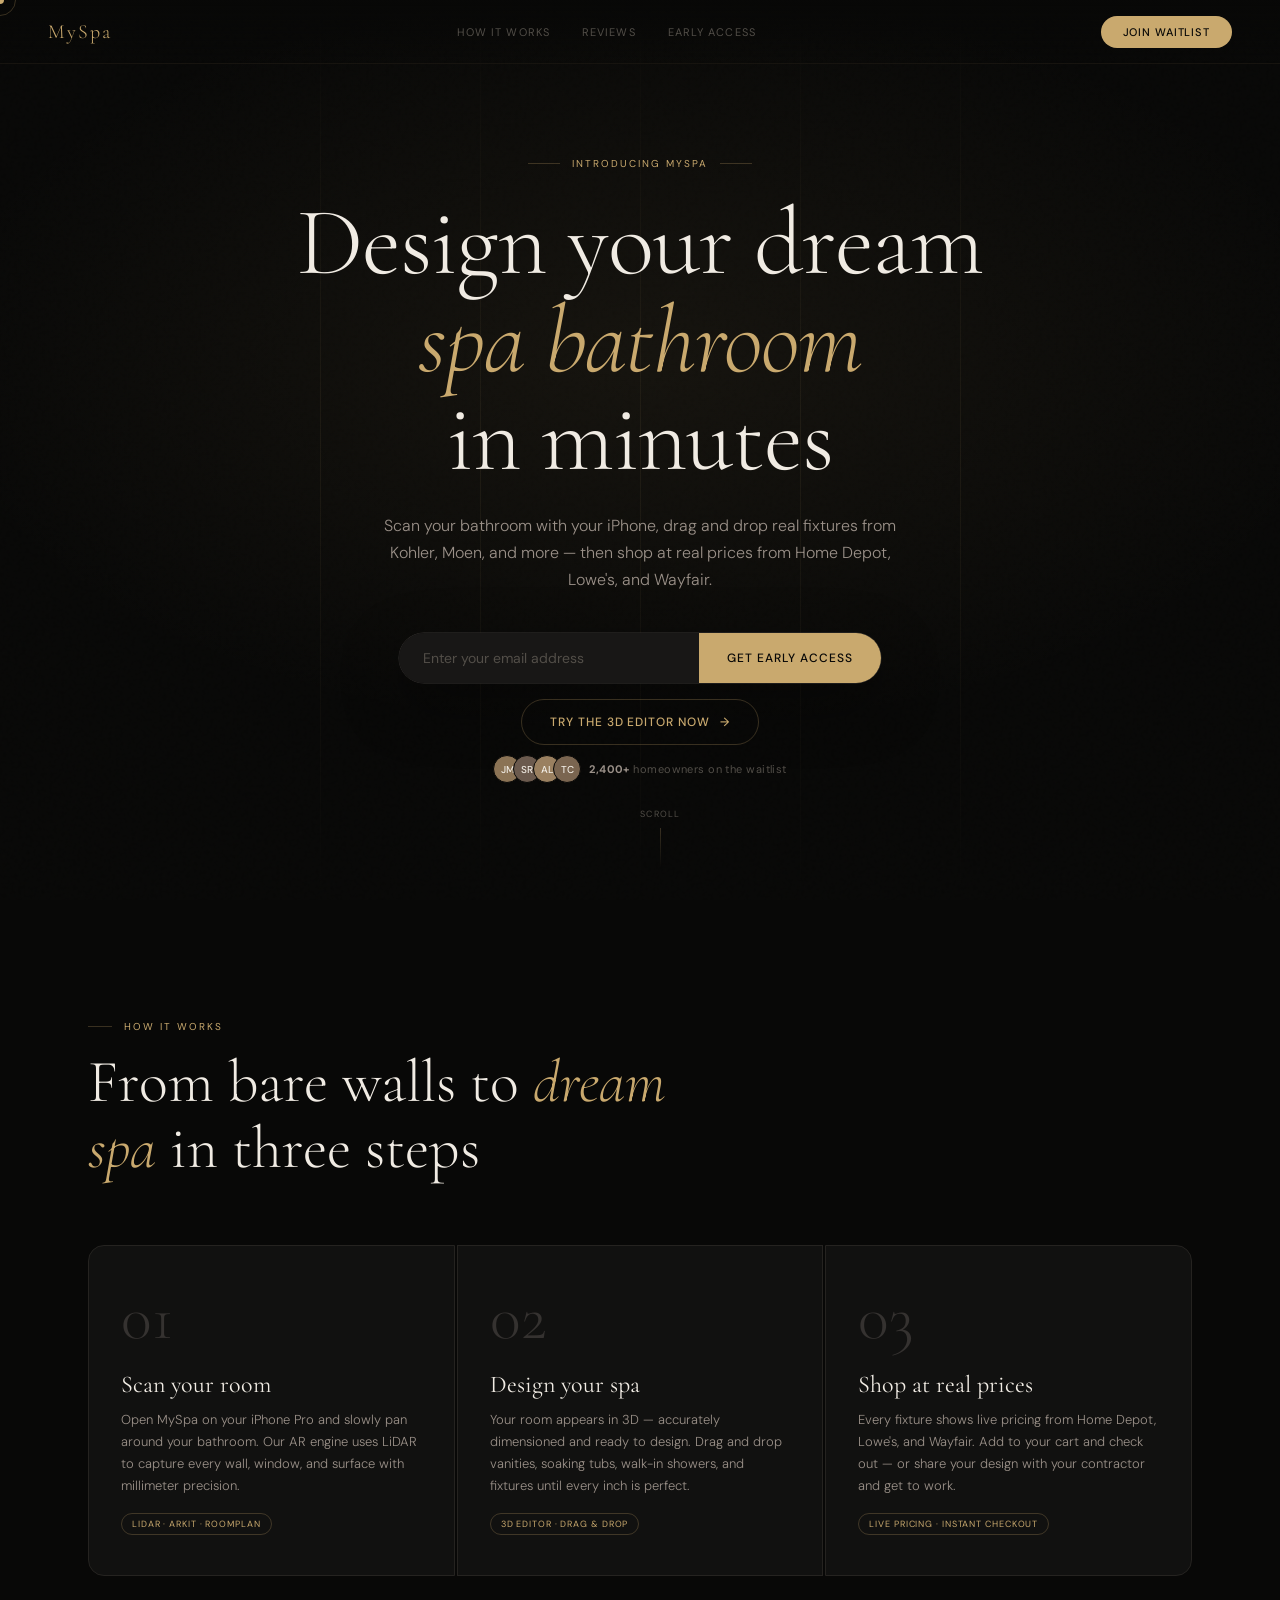
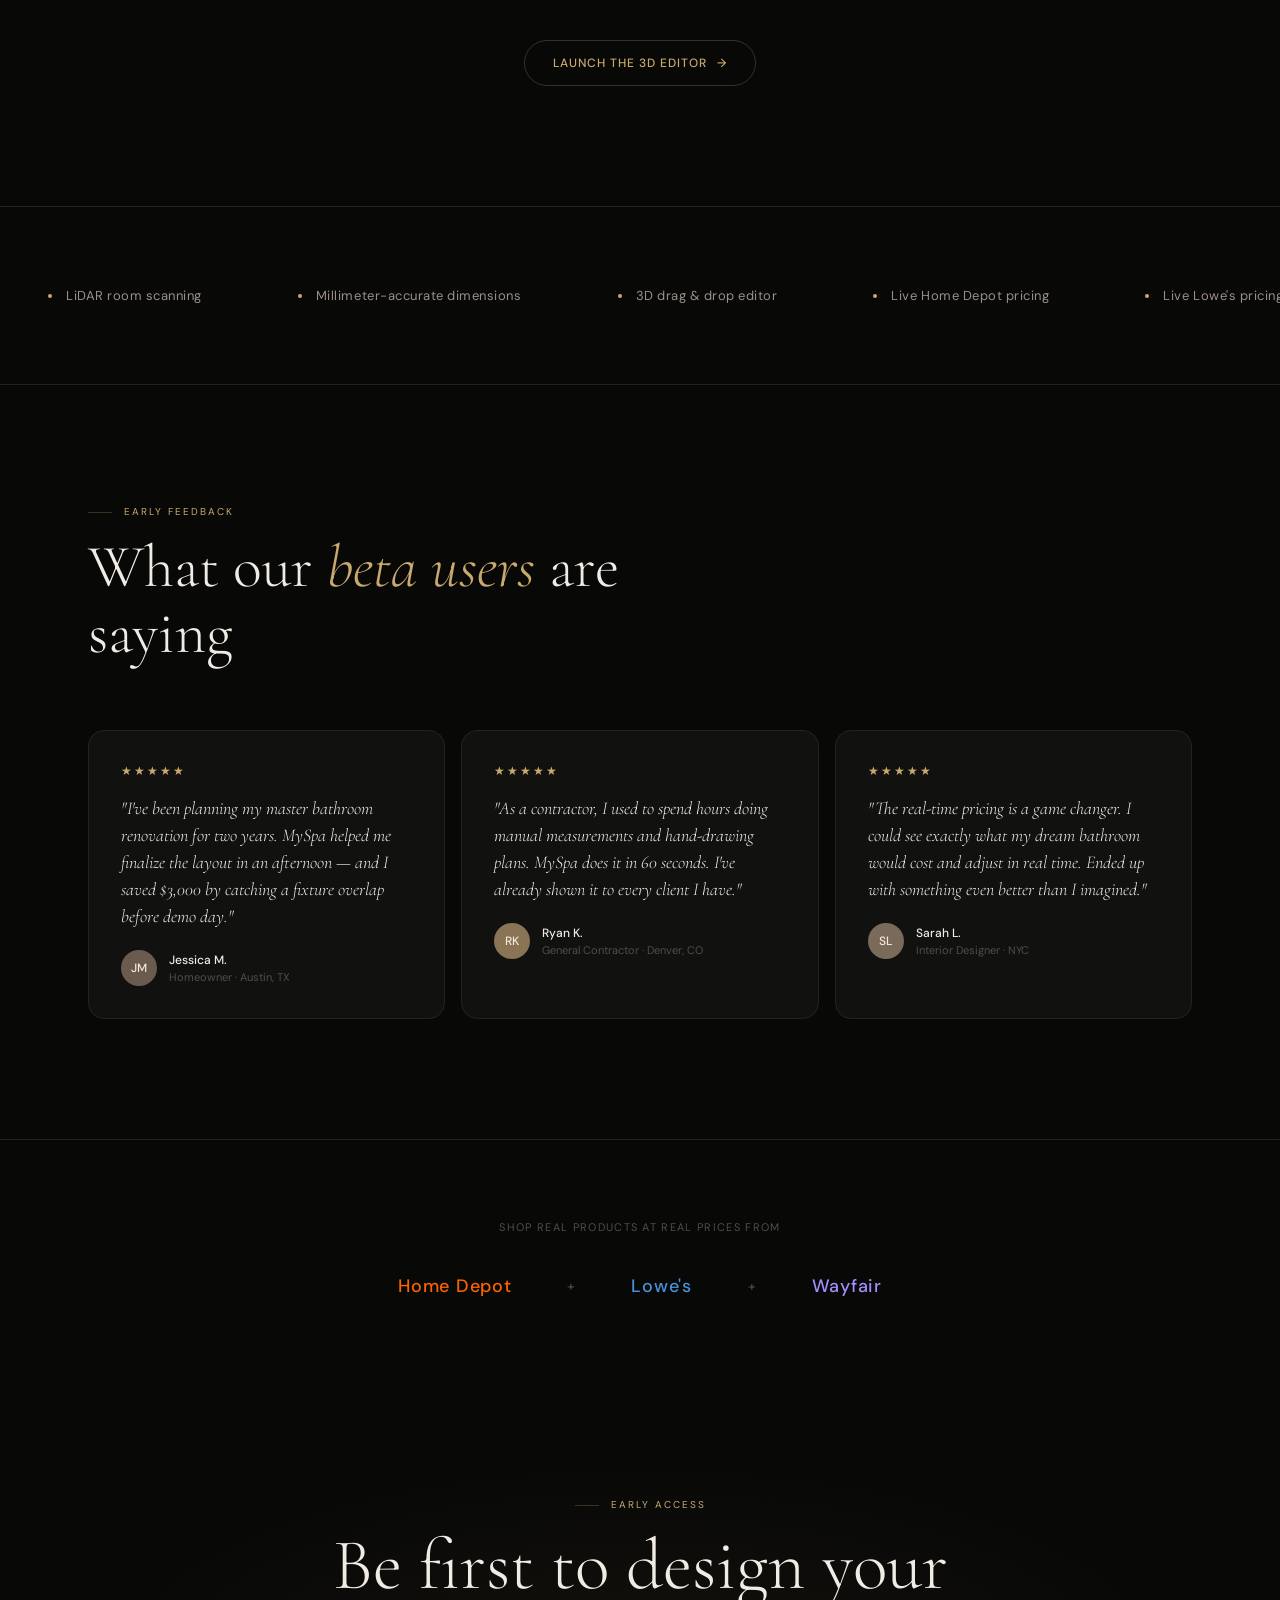
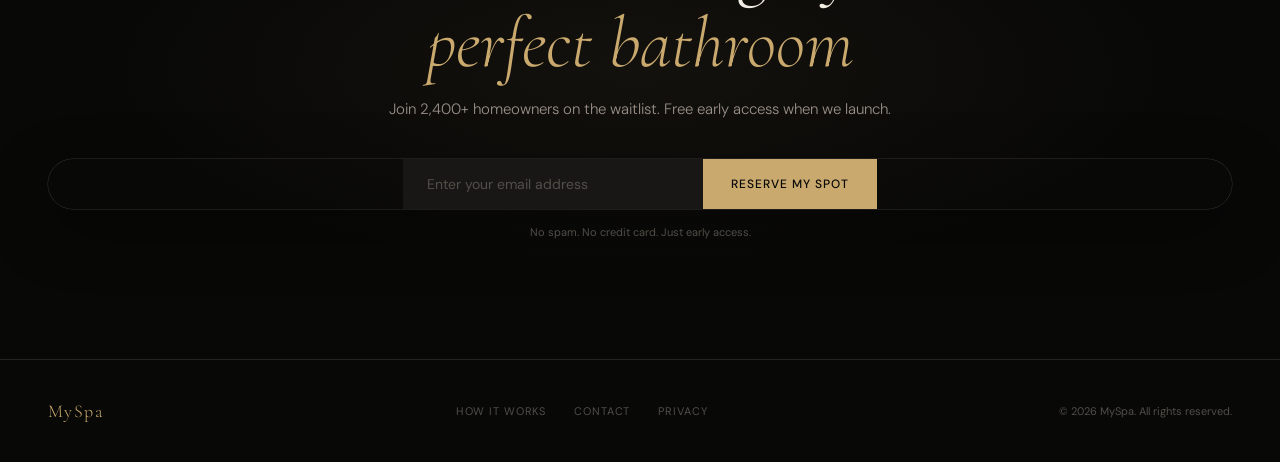
==== index.html @ c2471c24 "Update index.html add editor button" ====
<!DOCTYPE html>
<html lang="en">
<head>
<meta charset="UTF-8"/>
<meta name="viewport" content="width=device-width, initial-scale=1.0"/>
<meta name="description" content="MySpa — Design your dream spa bathroom in minutes. Scan your room with your iPhone, drag and drop real fixtures, and shop at real prices from Home Depot, Lowe's, and Wayfair."/>
<title>MySpa — Design Your Dream Spa Bathroom</title>
<link rel="preconnect" href="https://fonts.googleapis.com"/>
<link href="https://fonts.googleapis.com/css2?family=Cormorant+Garamond:ital,wght@0,300;0,400;0,500;1,300;1,400&family=DM+Sans:wght@300;400;500&display=swap" rel="stylesheet"/>
<style>
*,*::before,*::after{box-sizing:border-box;margin:0;padding:0}
:root{
  --gold:#c9a96e;--gold-lt:#e8d5b0;--gold-dim:#c9a96e15;--gold-mid:#c9a96e40;
  --bg:#080807;--surface:#111110;--surface2:#181716;--surface3:#222020;
  --border:#252320;--border2:#353230;
  --text:#f0ebe3;--text2:#9a9088;--text3:#524e48;
  --cream:#f0ebe3;
}
html{scroll-behavior:smooth}
body{font-family:'DM Sans',sans-serif;background:var(--bg);color:var(--text);overflow-x:hidden;cursor:none}

/* ── Custom cursor ── */
#cursor{position:fixed;width:8px;height:8px;background:var(--gold);border-radius:50%;pointer-events:none;z-index:9999;transform:translate(-50%,-50%);transition:transform 0.1s,width 0.2s,height 0.2s,opacity 0.2s}
#cursor-ring{position:fixed;width:32px;height:32px;border:0.5px solid var(--gold-mid);border-radius:50%;pointer-events:none;z-index:9998;transform:translate(-50%,-50%);transition:transform 0.12s,width 0.2s,height 0.2s,border-color 0.2s}
body:has(a:hover) #cursor-ring,body:has(button:hover) #cursor-ring{width:48px;height:48px;border-color:var(--gold)}

/* ── Grain overlay ── */
body::before{
  content:'';position:fixed;inset:0;z-index:1;pointer-events:none;
  background-image:url("data:image/svg+xml,%3Csvg viewBox='0 0 256 256' xmlns='http://www.w3.org/2000/svg'%3E%3Cfilter id='noise'%3E%3CfeTurbulence type='fractalNoise' baseFrequency='0.9' numOctaves='4' stitchTiles='stitch'/%3E%3C/filter%3E%3Crect width='100%25' height='100%25' filter='url(%23noise)' opacity='0.04'/%3E%3C/svg%3E");
  opacity:0.4;
}

/* ── Nav ── */
nav{
  position:fixed;top:0;left:0;right:0;z-index:100;
  display:flex;align-items:center;justify-content:space-between;
  padding:0 48px;height:64px;
  background:linear-gradient(to bottom,rgba(8,8,7,0.98),rgba(8,8,7,0));
  border-bottom:0.5px solid rgba(201,169,110,0.08);
}
.nav-logo{font-family:'Cormorant Garamond',serif;font-size:20px;font-weight:300;color:var(--gold);letter-spacing:0.1em}
.nav-links{display:flex;gap:32px;align-items:center}
.nav-links a{font-size:11px;color:var(--text3);text-decoration:none;letter-spacing:0.1em;text-transform:uppercase;transition:color 0.2s}
.nav-links a:hover{color:var(--gold)}
.nav-cta{
  background:var(--gold);color:var(--bg);border:none;
  padding:9px 22px;border-radius:24px;font-size:11px;font-family:'DM Sans',sans-serif;
  font-weight:500;letter-spacing:0.08em;text-transform:uppercase;cursor:pointer;
  transition:opacity 0.2s;
}
.nav-cta:hover{opacity:0.88}
.editor-btn{
  display:inline-flex;align-items:center;gap:10px;
  background:transparent;color:var(--gold);
  border:0.5px solid var(--gold-mid);
  padding:14px 28px;border-radius:32px;font-size:12px;
  font-family:'DM Sans',sans-serif;font-weight:500;
  letter-spacing:0.08em;text-transform:uppercase;
  cursor:pointer;transition:all 0.25s;text-decoration:none;
  margin-top:16px;
}
.editor-btn:hover{background:var(--gold-dim);border-color:var(--gold)}
.editor-btn-arrow{transition:transform 0.2s}
.editor-btn:hover .editor-btn-arrow{transform:translateX(4px)}

/* ── Hero ── */
#hero{
  min-height:100vh;display:flex;flex-direction:column;
  align-items:center;justify-content:center;text-align:center;
  padding:120px 24px 80px;position:relative;overflow:hidden;
}
.hero-bg{
  position:absolute;inset:0;z-index:0;
  background:radial-gradient(ellipse 80% 60% at 50% 40%,rgba(201,169,110,0.07) 0%,transparent 70%);
}
.hero-lines{position:absolute;inset:0;z-index:0;overflow:hidden}
.hero-line{position:absolute;left:50%;height:100%;width:0.5px;background:linear-gradient(to bottom,transparent,rgba(201,169,110,0.08),transparent)}
.hero-line:nth-child(1){transform:translateX(-320px)}
.hero-line:nth-child(2){transform:translateX(-160px)}
.hero-line:nth-child(3){transform:translateX(0)}
.hero-line:nth-child(4){transform:translateX(160px)}
.hero-line:nth-child(5){transform:translateX(320px)}

.hero-eyebrow{
  font-size:10px;letter-spacing:0.2em;text-transform:uppercase;
  color:var(--gold);margin-bottom:24px;position:relative;z-index:2;
  display:flex;align-items:center;gap:12px;
  animation:fadeUp 0.8s ease both;
}
.hero-eyebrow::before,.hero-eyebrow::after{content:'';width:32px;height:0.5px;background:var(--gold-mid)}

.hero-headline{
  font-family:'Cormorant Garamond',serif;
  font-size:clamp(52px,8vw,96px);font-weight:300;line-height:1.02;
  color:var(--cream);letter-spacing:-0.01em;
  max-width:900px;position:relative;z-index:2;
  animation:fadeUp 0.8s 0.15s ease both;
}
.hero-headline em{font-style:italic;color:var(--gold)}

.hero-sub{
  font-size:16px;color:var(--text2);line-height:1.7;
  max-width:520px;margin-top:24px;font-weight:300;
  position:relative;z-index:2;
  animation:fadeUp 0.8s 0.3s ease both;
}

.hero-form{
  display:flex;gap:0;margin-top:40px;position:relative;z-index:2;
  animation:fadeUp 0.8s 0.45s ease both;
  box-shadow:0 0 0 0.5px var(--border2),0 20px 60px rgba(0,0,0,0.4);
  border-radius:32px;overflow:hidden;
}
.hero-input{
  background:var(--surface2);border:none;outline:none;
  padding:16px 24px;font-size:14px;color:var(--text);
  font-family:'DM Sans',sans-serif;width:300px;
}
.hero-input::placeholder{color:var(--text3)}
.hero-btn{
  background:var(--gold);color:var(--bg);border:none;
  padding:16px 28px;font-size:12px;font-family:'DM Sans',sans-serif;
  font-weight:500;letter-spacing:0.08em;text-transform:uppercase;
  cursor:pointer;white-space:nowrap;transition:opacity 0.2s;
}
.hero-btn:hover{opacity:0.9}

.hero-social{
  margin-top:16px;font-size:11px;color:var(--text3);
  position:relative;z-index:2;
  animation:fadeUp 0.8s 0.6s ease both;
}
.hero-count{
  display:flex;align-items:center;gap:8px;justify-content:center;margin-top:10px;
  position:relative;z-index:2;
  animation:fadeUp 0.8s 0.6s ease both;
}
.avatar-stack{display:flex}
.avatar{
  width:28px;height:28px;border-radius:50%;
  border:1.5px solid var(--bg);margin-left:-8px;
  font-size:10px;font-weight:500;display:flex;align-items:center;justify-content:center;
}
.avatar:first-child{margin-left:0}
.avatar-1{background:#8b7355}
.avatar-2{background:#6b5a4e}
.avatar-3{background:#9a8060}
.avatar-4{background:#7a6550}
.hero-count span{font-size:11px;color:var(--text3);letter-spacing:0.04em}
.hero-count strong{color:var(--text2)}

/* ── Scroll indicator ── */
.scroll-hint{
  position:absolute;bottom:32px;left:50%;transform:translateX(-50%);
  display:flex;flex-direction:column;align-items:center;gap:8px;z-index:2;
  animation:fadeUp 0.8s 0.9s ease both;
}
.scroll-hint span{font-size:9px;color:var(--text3);letter-spacing:0.14em;text-transform:uppercase}
.scroll-line{width:0.5px;height:40px;background:linear-gradient(to bottom,var(--gold-mid),transparent);animation:scrollPulse 2s ease-in-out infinite}
@keyframes scrollPulse{0%,100%{opacity:0.4;transform:scaleY(0.8)}50%{opacity:1;transform:scaleY(1)}}

/* ── How it works ── */
#how{padding:120px 48px;max-width:1200px;margin:0 auto}
.section-label{
  font-size:10px;letter-spacing:0.2em;text-transform:uppercase;
  color:var(--gold);margin-bottom:16px;
  display:flex;align-items:center;gap:12px;
}
.section-label::before{content:'';width:24px;height:0.5px;background:var(--gold-mid)}
.section-headline{
  font-family:'Cormorant Garamond',serif;font-size:clamp(36px,5vw,60px);
  font-weight:300;color:var(--cream);line-height:1.1;max-width:600px;margin-bottom:64px;
}
.section-headline em{font-style:italic;color:var(--gold)}

.steps{display:grid;grid-template-columns:repeat(3,1fr);gap:2px}
.step{
  background:var(--surface);padding:40px 32px;position:relative;
  border:0.5px solid var(--border);transition:border-color 0.3s;
}
.step:hover{border-color:var(--border2)}
.step:first-child{border-radius:16px 0 0 16px}
.step:last-child{border-radius:0 16px 16px 0}
.step-num{
  font-family:'Cormorant Garamond',serif;font-size:64px;font-weight:300;
  color:var(--border2);line-height:1;margin-bottom:20px;
}
.step-icon{
  width:48px;height:48px;border:0.5px solid var(--border2);border-radius:12px;
  display:flex;align-items:center;justify-content:center;margin-bottom:20px;
  font-size:20px;
}
.step-title{font-family:'Cormorant Garamond',serif;font-size:24px;font-weight:400;color:var(--cream);margin-bottom:10px}
.step-body{font-size:13px;color:var(--text2);line-height:1.7;font-weight:300}
.step-tag{
  display:inline-block;margin-top:16px;font-size:9px;letter-spacing:0.1em;
  text-transform:uppercase;color:var(--gold);border:0.5px solid var(--gold-mid);
  padding:4px 10px;border-radius:12px;
}

/* ── Feature strip ── */
#features{
  padding:80px 0;border-top:0.5px solid var(--border);border-bottom:0.5px solid var(--border);
  overflow:hidden;position:relative;
}
.feature-track{
  display:flex;gap:0;white-space:nowrap;
  animation:marquee 28s linear infinite;
}
.feature-track:hover{animation-play-state:paused}
.feature-item{
  display:inline-flex;align-items:center;gap:14px;
  padding:0 48px;font-size:13px;color:var(--text2);letter-spacing:0.04em;flex-shrink:0;
}
.feature-dot{width:4px;height:4px;border-radius:50%;background:var(--gold);flex-shrink:0}
@keyframes marquee{from{transform:translateX(0)}to{transform:translateX(-50%)}}

/* ── Social proof ── */
#proof{padding:120px 48px;max-width:1200px;margin:0 auto}
.testimonials{display:grid;grid-template-columns:repeat(3,1fr);gap:16px;margin-top:64px}
.testimonial{
  background:var(--surface);border:0.5px solid var(--border);
  border-radius:16px;padding:32px;transition:border-color 0.3s;
}
.testimonial:hover{border-color:var(--border2)}
.testimonial-stars{color:var(--gold);font-size:12px;letter-spacing:2px;margin-bottom:16px}
.testimonial-text{
  font-family:'Cormorant Garamond',serif;font-size:18px;font-weight:300;
  font-style:italic;color:var(--cream);line-height:1.5;margin-bottom:20px;
}
.testimonial-author{display:flex;align-items:center;gap:12px}
.testimonial-avatar{
  width:36px;height:36px;border-radius:50%;
  display:flex;align-items:center;justify-content:center;
  font-size:12px;font-weight:500;color:var(--cream);flex-shrink:0;
}
.testimonial-name{font-size:12px;color:var(--text);font-weight:500}
.testimonial-role{font-size:11px;color:var(--text3);margin-top:2px}

/* ── Retailers ── */
#retailers{padding:80px 48px;border-top:0.5px solid var(--border);text-align:center}
.retailers-label{font-size:11px;color:var(--text3);letter-spacing:0.12em;text-transform:uppercase;margin-bottom:40px}
.retailer-logos{display:flex;align-items:center;justify-content:center;gap:56px;flex-wrap:wrap}
.retailer-logo{font-size:18px;font-weight:500;letter-spacing:0.04em;transition:opacity 0.2s}
.retailer-logo:hover{opacity:0.8}
.retailer-logo.hd{color:#f96302}
.retailer-logo.lw{color:#4a90d9}
.retailer-logo.wf{color:#a78bfa}
.retailer-plus{color:var(--text3);font-size:14px}

/* ── Waitlist CTA ── */
#waitlist{
  padding:120px 48px;text-align:center;position:relative;overflow:hidden;
}
.waitlist-bg{
  position:absolute;inset:0;
  background:radial-gradient(ellipse 60% 50% at 50% 50%,rgba(201,169,110,0.06),transparent 70%);
}
.waitlist-headline{
  font-family:'Cormorant Garamond',serif;font-size:clamp(40px,6vw,72px);
  font-weight:300;color:var(--cream);line-height:1.08;max-width:700px;margin:0 auto 16px;
  position:relative;z-index:2;
}
.waitlist-headline em{font-style:italic;color:var(--gold)}
.waitlist-sub{font-size:15px;color:var(--text2);margin-bottom:40px;font-weight:300;position:relative;z-index:2}
.waitlist-form{position:relative;z-index:2;display:flex;gap:0;justify-content:center}
.waitlist-form .hero-form{animation:none}

/* ── Footer ── */
footer{
  padding:40px 48px;border-top:0.5px solid var(--border);
  display:flex;align-items:center;justify-content:space-between;
  flex-wrap:wrap;gap:16px;
}
.footer-logo{font-family:'Cormorant Garamond',serif;font-size:18px;font-weight:300;color:var(--gold);letter-spacing:0.08em}
.footer-links{display:flex;gap:28px}
.footer-links a{font-size:11px;color:var(--text3);text-decoration:none;letter-spacing:0.08em;text-transform:uppercase;transition:color 0.2s}
.footer-links a:hover{color:var(--text2)}
.footer-copy{font-size:11px;color:var(--text3)}

/* ── Success state ── */
.success-msg{
  display:none;padding:14px 28px;background:var(--surface2);
  border:0.5px solid rgba(93,184,136,0.4);border-radius:32px;
  font-size:13px;color:#5db888;letter-spacing:0.04em;margin-top:0;
}

/* ── Animations ── */
@keyframes fadeUp{from{opacity:0;transform:translateY(24px)}to{opacity:1;transform:translateY(0)}}
.reveal{opacity:0;transform:translateY(32px);transition:opacity 0.7s ease,transform 0.7s ease}
.reveal.visible{opacity:1;transform:translateY(0)}
</style>
</head>
<body>

<div id="cursor"></div>
<div id="cursor-ring"></div>

<!-- Nav -->
<nav>
  <div class="nav-logo">MySpa</div>
  <div class="nav-links">
    <a href="#how">How it works</a>
    <a href="#proof">Reviews</a>
    <a href="#waitlist">Early access</a>
  </div>
  <button class="nav-cta" onclick="document.getElementById('waitlist').scrollIntoView({behavior:'smooth'})">Join waitlist</button>
</nav>

<!-- Hero -->
<section id="hero">
  <div class="hero-bg"></div>
  <div class="hero-lines">
    <div class="hero-line"></div><div class="hero-line"></div><div class="hero-line"></div>
    <div class="hero-line"></div><div class="hero-line"></div>
  </div>

  <div class="hero-eyebrow">Introducing MySpa</div>

  <h1 class="hero-headline">
    Design your dream<br><em>spa bathroom</em><br>in minutes
  </h1>

  <p class="hero-sub">
    Scan your bathroom with your iPhone, drag and drop real fixtures from Kohler, Moen, and more — then shop at real prices from Home Depot, Lowe's, and Wayfair.
  </p>

  <div class="hero-form" id="hero-form">
    <input class="hero-input" type="email" id="hero-email" placeholder="Enter your email address" />
    <button class="hero-btn" onclick="joinWaitlist('hero')">Get Early Access</button>
  </div>
  <div class="success-msg" id="hero-success">You're on the list — we'll be in touch soon.</div>

  <a class="editor-btn" href="/editor.html" style="position:relative;z-index:2;animation:fadeUp 0.8s 0.55s ease both">
    Try the 3D Editor now <span class="editor-btn-arrow">→</span>
  </a>

  <div class="hero-count">
    <div class="avatar-stack">
      <div class="avatar avatar-1">JM</div>
      <div class="avatar avatar-2">SR</div>
      <div class="avatar avatar-3">AL</div>
      <div class="avatar avatar-4">TC</div>
    </div>
    <span><strong>2,400+</strong> homeowners on the waitlist</span>
  </div>

  <div class="scroll-hint">
    <span>Scroll</span>
    <div class="scroll-line"></div>
  </div>
</section>

<!-- How it works -->
<section id="how">
  <div class="section-label">How it works</div>
  <h2 class="section-headline">From bare walls to <em>dream spa</em> in three steps</h2>

  <div class="steps reveal">
    <div class="step">
      <div class="step-num">01</div>
      <div class="step-title">Scan your room</div>
      <p class="step-body">Open MySpa on your iPhone Pro and slowly pan around your bathroom. Our AR engine uses LiDAR to capture every wall, window, and surface with millimeter precision.</p>
      <span class="step-tag">LiDAR · ARKit · RoomPlan</span>
    </div>
    <div class="step">
      <div class="step-num">02</div>
      <div class="step-title">Design your spa</div>
      <p class="step-body">Your room appears in 3D — accurately dimensioned and ready to design. Drag and drop vanities, soaking tubs, walk-in showers, and fixtures until every inch is perfect.</p>
      <span class="step-tag">3D Editor · Drag & Drop</span>
    </div>
    <div class="step">
      <div class="step-num">03</div>
      <div class="step-title">Shop at real prices</div>
      <p class="step-body">Every fixture shows live pricing from Home Depot, Lowe's, and Wayfair. Add to your cart and check out — or share your design with your contractor and get to work.</p>
      <span class="step-tag">Live Pricing · Instant Checkout</span>
    </div>
  </div>
  <div style="text-align:center;margin-top:48px">
    <a class="editor-btn reveal" href="/editor.html">Launch the 3D editor <span class="editor-btn-arrow">→</span></a>
  </div>
</section>
<section id="features">
  <div class="feature-track" id="feature-track">
    <span class="feature-item"><span class="feature-dot"></span>LiDAR room scanning</span>
    <span class="feature-item"><span class="feature-dot"></span>Millimeter-accurate dimensions</span>
    <span class="feature-item"><span class="feature-dot"></span>3D drag & drop editor</span>
    <span class="feature-item"><span class="feature-dot"></span>Live Home Depot pricing</span>
    <span class="feature-item"><span class="feature-dot"></span>Live Lowe's pricing</span>
    <span class="feature-item"><span class="feature-dot"></span>Wayfair integration</span>
    <span class="feature-item"><span class="feature-dot"></span>Save & share designs</span>
    <span class="feature-item"><span class="feature-dot"></span>Contractor mode</span>
    <span class="feature-item"><span class="feature-dot"></span>iOS & web app</span>
    <span class="feature-item"><span class="feature-dot"></span>Multi-angle scanning</span>
    <span class="feature-item"><span class="feature-dot"></span>LiDAR room scanning</span>
    <span class="feature-item"><span class="feature-dot"></span>Millimeter-accurate dimensions</span>
    <span class="feature-item"><span class="feature-dot"></span>3D drag & drop editor</span>
    <span class="feature-item"><span class="feature-dot"></span>Live Home Depot pricing</span>
    <span class="feature-item"><span class="feature-dot"></span>Live Lowe's pricing</span>
    <span class="feature-item"><span class="feature-dot"></span>Wayfair integration</span>
    <span class="feature-item"><span class="feature-dot"></span>Save & share designs</span>
    <span class="feature-item"><span class="feature-dot"></span>Contractor mode</span>
    <span class="feature-item"><span class="feature-dot"></span>iOS & web app</span>
    <span class="feature-item"><span class="feature-dot"></span>Multi-angle scanning</span>
  </div>
</section>

<!-- Testimonials -->
<section id="proof">
  <div class="section-label">Early feedback</div>
  <h2 class="section-headline">What our <em>beta users</em> are saying</h2>

  <div class="testimonials reveal">
    <div class="testimonial">
      <div class="testimonial-stars">★★★★★</div>
      <p class="testimonial-text">"I've been planning my master bathroom renovation for two years. MySpa helped me finalize the layout in an afternoon — and I saved $3,000 by catching a fixture overlap before demo day."</p>
      <div class="testimonial-author">
        <div class="testimonial-avatar" style="background:#6b5a4e">JM</div>
        <div>
          <div class="testimonial-name">Jessica M.</div>
          <div class="testimonial-role">Homeowner · Austin, TX</div>
        </div>
      </div>
    </div>
    <div class="testimonial">
      <div class="testimonial-stars">★★★★★</div>
      <p class="testimonial-text">"As a contractor, I used to spend hours doing manual measurements and hand-drawing plans. MySpa does it in 60 seconds. I've already shown it to every client I have."</p>
      <div class="testimonial-author">
        <div class="testimonial-avatar" style="background:#8b7355">RK</div>
        <div>
          <div class="testimonial-name">Ryan K.</div>
          <div class="testimonial-role">General Contractor · Denver, CO</div>
        </div>
      </div>
    </div>
    <div class="testimonial">
      <div class="testimonial-stars">★★★★★</div>
      <p class="testimonial-text">"The real-time pricing is a game changer. I could see exactly what my dream bathroom would cost and adjust in real time. Ended up with something even better than I imagined."</p>
      <div class="testimonial-author">
        <div class="testimonial-avatar" style="background:#7a6a5a">SL</div>
        <div>
          <div class="testimonial-name">Sarah L.</div>
          <div class="testimonial-role">Interior Designer · NYC</div>
        </div>
      </div>
    </div>
  </div>
</section>

<!-- Retailers -->
<section id="retailers">
  <div class="retailers-label">Shop real products at real prices from</div>
  <div class="retailer-logos reveal">
    <div class="retailer-logo hd">Home Depot</div>
    <div class="retailer-plus">+</div>
    <div class="retailer-logo lw">Lowe's</div>
    <div class="retailer-plus">+</div>
    <div class="retailer-logo wf">Wayfair</div>
  </div>
</section>

<!-- Waitlist CTA -->
<section id="waitlist">
  <div class="waitlist-bg"></div>
  <div class="section-label" style="justify-content:center">Early access</div>
  <h2 class="waitlist-headline">Be first to design your <em>perfect bathroom</em></h2>
  <p class="waitlist-sub">Join 2,400+ homeowners on the waitlist. Free early access when we launch.</p>

  <div class="hero-form reveal" id="waitlist-form" style="justify-content:center">
    <input class="hero-input" type="email" id="waitlist-email" placeholder="Enter your email address"/>
    <button class="hero-btn" onclick="joinWaitlist('waitlist')">Reserve My Spot</button>
  </div>
  <div class="success-msg" id="waitlist-success" style="display:none;margin:16px auto 0">You're on the list — we'll reach out when we launch.</div>
  <p style="font-size:11px;color:var(--text3);margin-top:16px;position:relative;z-index:2">No spam. No credit card. Just early access.</p>
</section>

<!-- Footer -->
<footer>
  <div class="footer-logo">MySpa</div>
  <div class="footer-links">
    <a href="#how">How it works</a>
    <a href="mailto:hello@myspa.design">Contact</a>
    <a href="#">Privacy</a>
  </div>
  <div class="footer-copy">© 2026 MySpa. All rights reserved.</div>
</footer>

<script>
/* ── Custom cursor ── */
const cursor = document.getElementById('cursor');
const ring = document.getElementById('cursor-ring');
document.addEventListener('mousemove', e => {
  cursor.style.left = e.clientX + 'px';
  cursor.style.top = e.clientY + 'px';
  setTimeout(() => {
    ring.style.left = e.clientX + 'px';
    ring.style.top = e.clientY + 'px';
  }, 60);
});

/* ── Scroll reveal ── */
const observer = new IntersectionObserver(entries => {
  entries.forEach(e => { if(e.isIntersecting) e.target.classList.add('visible'); });
}, { threshold: 0.15 });
document.querySelectorAll('.reveal').forEach(el => observer.observe(el));

/* ── Waitlist ── */
function joinWaitlist(source) {
  const emailEl = document.getElementById(source === 'hero' ? 'hero-email' : 'waitlist-email');
  const formEl = document.getElementById(source === 'hero' ? 'hero-form' : 'waitlist-form');
  const successEl = document.getElementById(source === 'hero' ? 'hero-success' : 'waitlist-success');
  const email = emailEl.value.trim();

  if (!email || !email.includes('@')) {
    emailEl.style.outline = '1px solid rgba(224,85,85,0.5)';
    setTimeout(() => emailEl.style.outline = '', 1500);
    return;
  }

  // Store locally (replace with your email service — Mailchimp, ConvertKit, etc.)
  const list = JSON.parse(localStorage.getItem('myspa_waitlist') || '[]');
  if (!list.includes(email)) { list.push(email); localStorage.setItem('myspa_waitlist', JSON.stringify(list)); }

  formEl.style.display = 'none';
  successEl.style.display = 'block';

  // TODO: POST to your email collection endpoint
  // fetch('https://your-api.com/waitlist', { method: 'POST', body: JSON.stringify({ email }), headers: { 'Content-Type': 'application/json' } });
  console.log('Waitlist signup:', email);
}

/* ── Enter key on inputs ── */
['hero-email','waitlist-email'].forEach(id => {
  document.getElementById(id)?.addEventListener('keydown', e => {
    if(e.key === 'Enter') joinWaitlist(id.includes('hero') ? 'hero' : 'waitlist');
  });
});
</script>
</body>
</html>
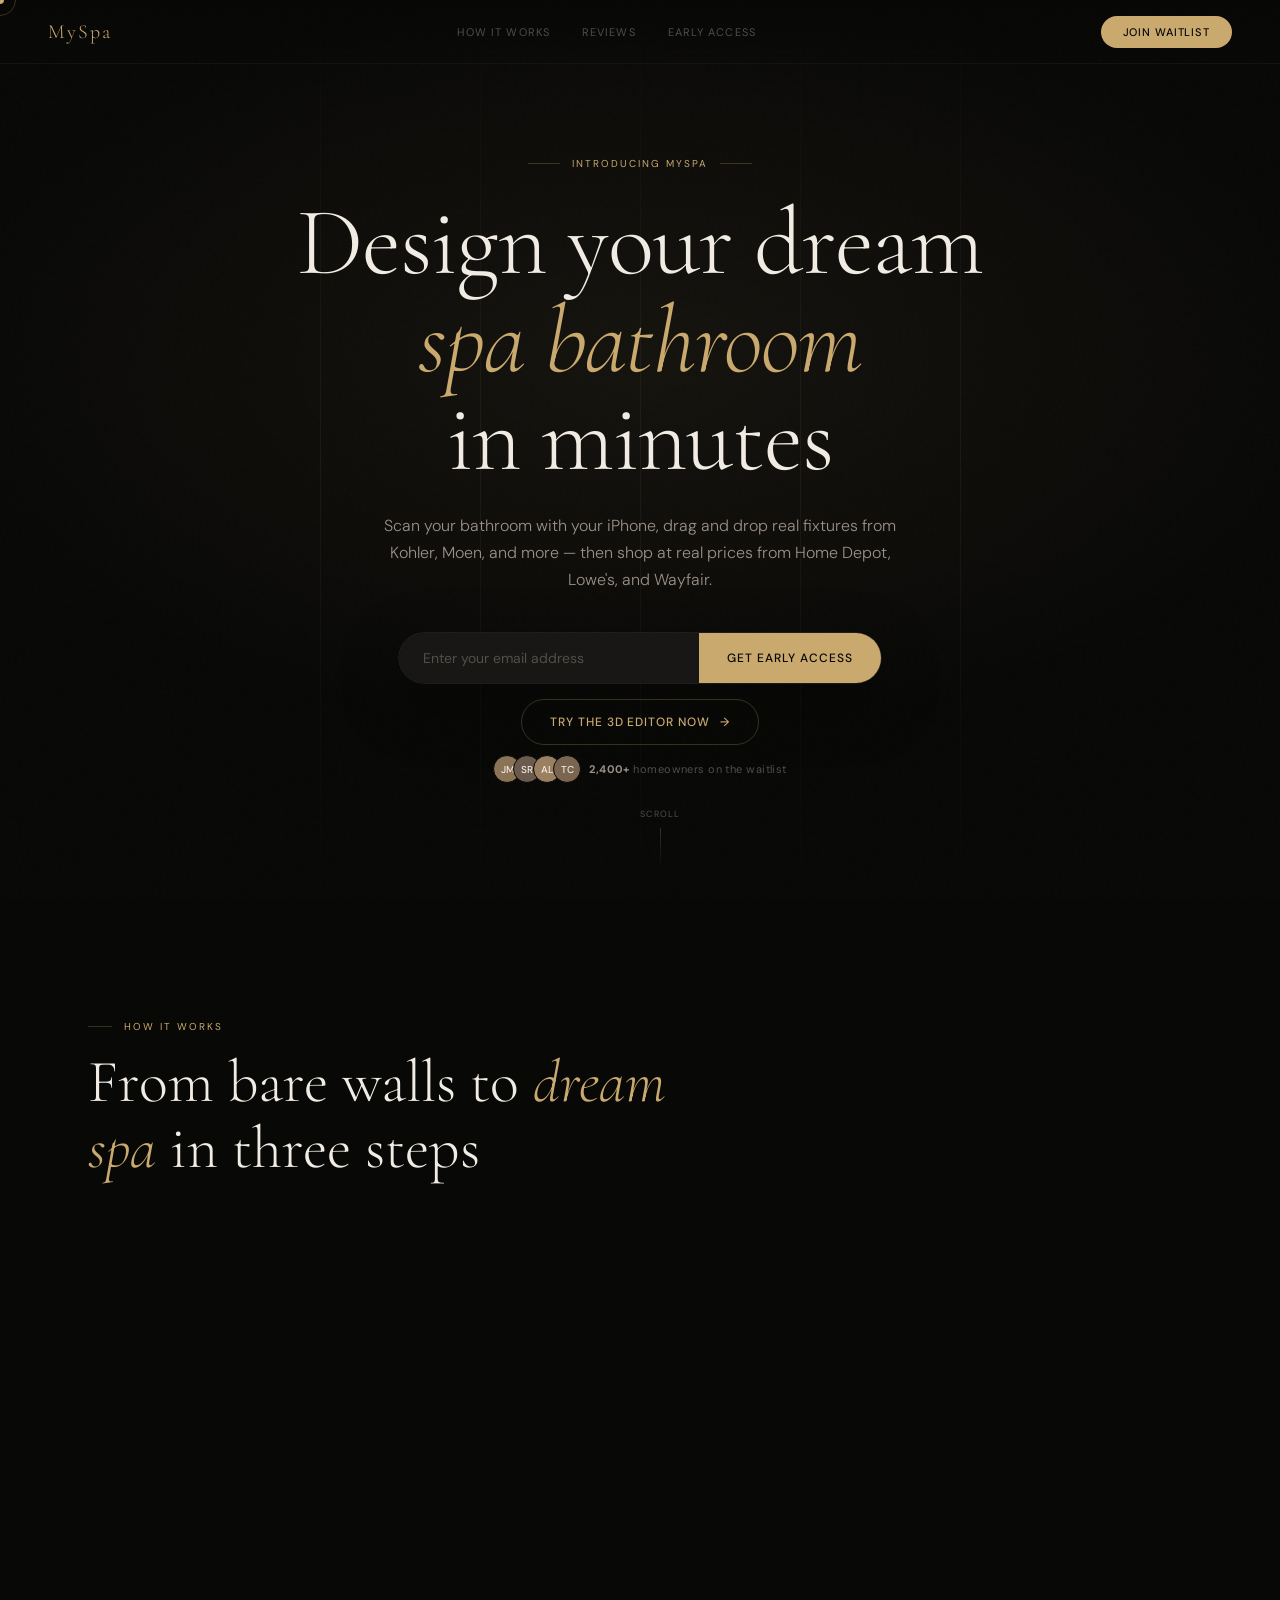
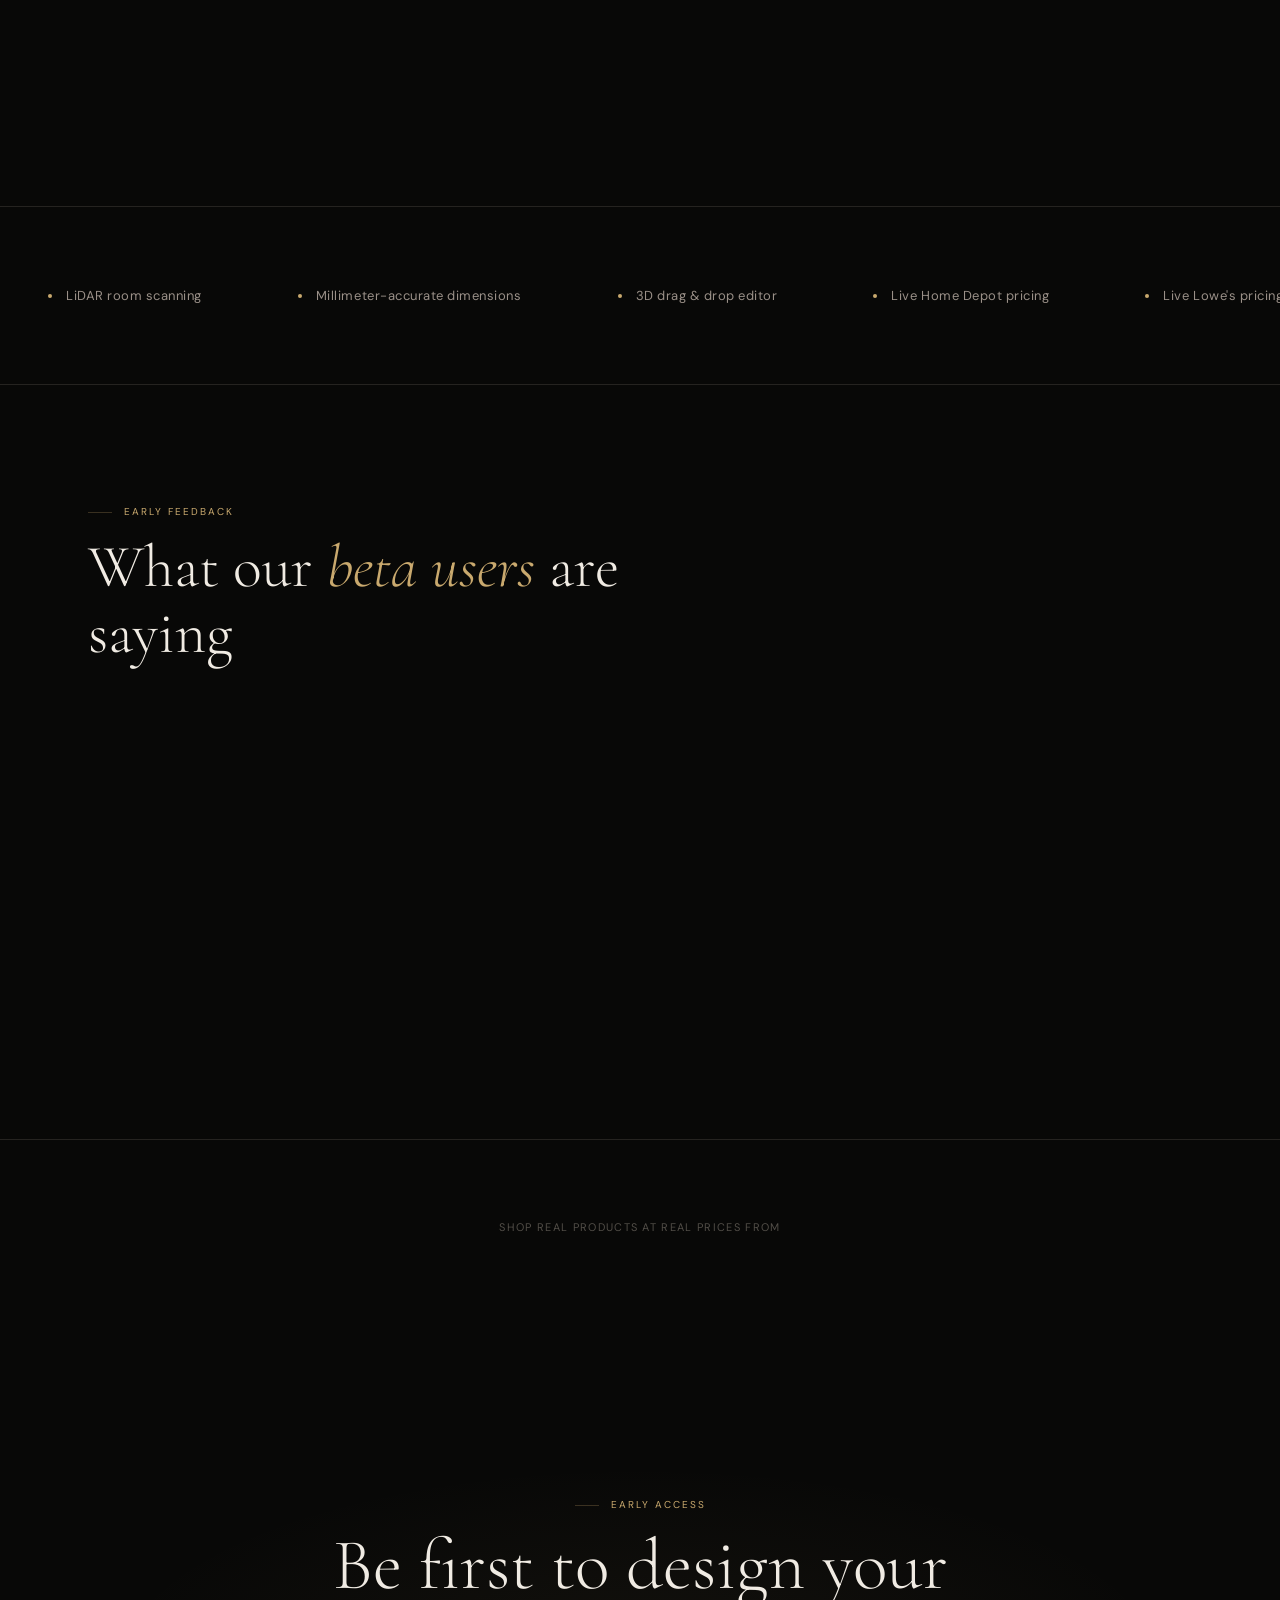
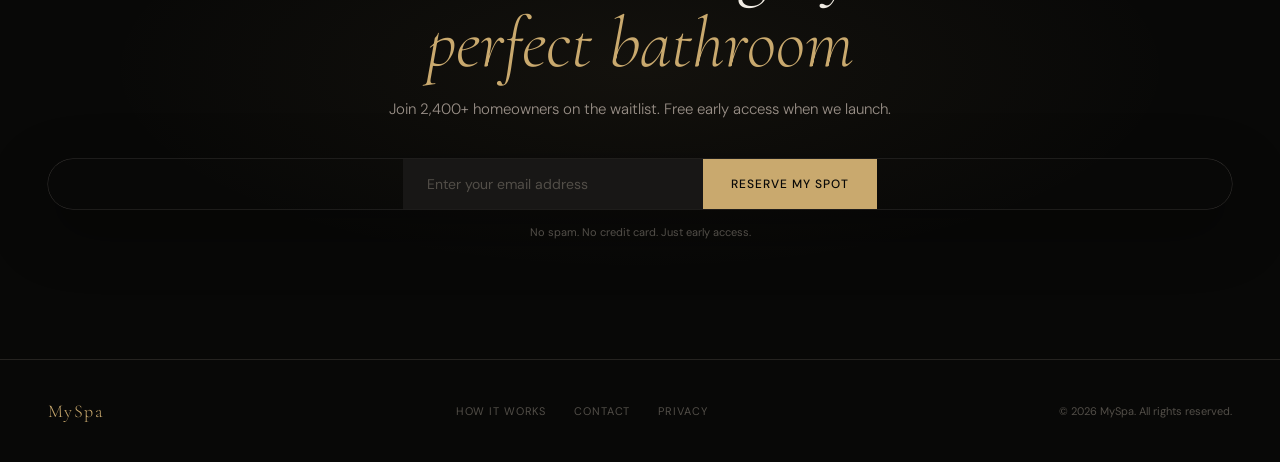
==== commit 43d3d0ac: "Supabase waitlist update" ====
--- a/index.html
+++ b/index.html
@@ -486,7 +486,14 @@
   <div class="footer-copy">© 2026 MySpa. All rights reserved.</div>
 </footer>
 
-<script>
+<script type="module">
+import { createClient } from 'https://esm.sh/@supabase/supabase-js@2';
+
+/* ─── Supabase config — replace both values below ─── */
+const SUPABASE_URL = 'https://nylbgdizzlpsaacrbsae.supabase.co';
+const SUPABASE_PUBLISHABLE_KEY = 'sb_publishable_pmUom2TfYAl2oa3OrFXpSw_JVL4LE4P';
+const supabase = createClient(SUPABASE_URL, SUPABASE_PUBLISHABLE_KEY);
+
 /* ── Custom cursor ── */
 const cursor = document.getElementById('cursor');
 const ring = document.getElementById('cursor-ring');
@@ -506,7 +513,7 @@
 document.querySelectorAll('.reveal').forEach(el => observer.observe(el));
 
 /* ── Waitlist ── */
-function joinWaitlist(source) {
+async function joinWaitlist(source) {
   const emailEl = document.getElementById(source === 'hero' ? 'hero-email' : 'waitlist-email');
   const formEl = document.getElementById(source === 'hero' ? 'hero-form' : 'waitlist-form');
   const successEl = document.getElementById(source === 'hero' ? 'hero-success' : 'waitlist-success');
@@ -518,16 +525,17 @@
     return;
   }
 
-  // Store locally (replace with your email service — Mailchimp, ConvertKit, etc.)
-  const list = JSON.parse(localStorage.getItem('myspa_waitlist') || '[]');
-  if (!list.includes(email)) { list.push(email); localStorage.setItem('myspa_waitlist', JSON.stringify(list)); }
-
-  formEl.style.display = 'none';
-  successEl.style.display = 'block';
-
-  // TODO: POST to your email collection endpoint
-  // fetch('https://your-api.com/waitlist', { method: 'POST', body: JSON.stringify({ email }), headers: { 'Content-Type': 'application/json' } });
-  console.log('Waitlist signup:', email);
+  const { error } = await supabase.from('waitlist').insert({ email, source: 'landing_page' });
+
+  if (!error || error.code === '23505') {
+    formEl.style.display = 'none';
+    successEl.style.display = 'block';
+  } else {
+    console.error('Waitlist error:', error);
+    emailEl.placeholder = 'Something went wrong — try again';
+    emailEl.style.outline = '1px solid rgba(224,85,85,0.5)';
+    setTimeout(() => { emailEl.style.outline = ''; emailEl.placeholder = 'Enter your email address'; }, 2000);
+  }
 }
 
 /* ── Enter key on inputs ── */
@@ -536,6 +544,9 @@
     if(e.key === 'Enter') joinWaitlist(id.includes('hero') ? 'hero' : 'waitlist');
   });
 });
+
+/* Expose to global scope for onclick buttons */
+window.joinWaitlist = joinWaitlist;
 </script>
 </body>
 </html>
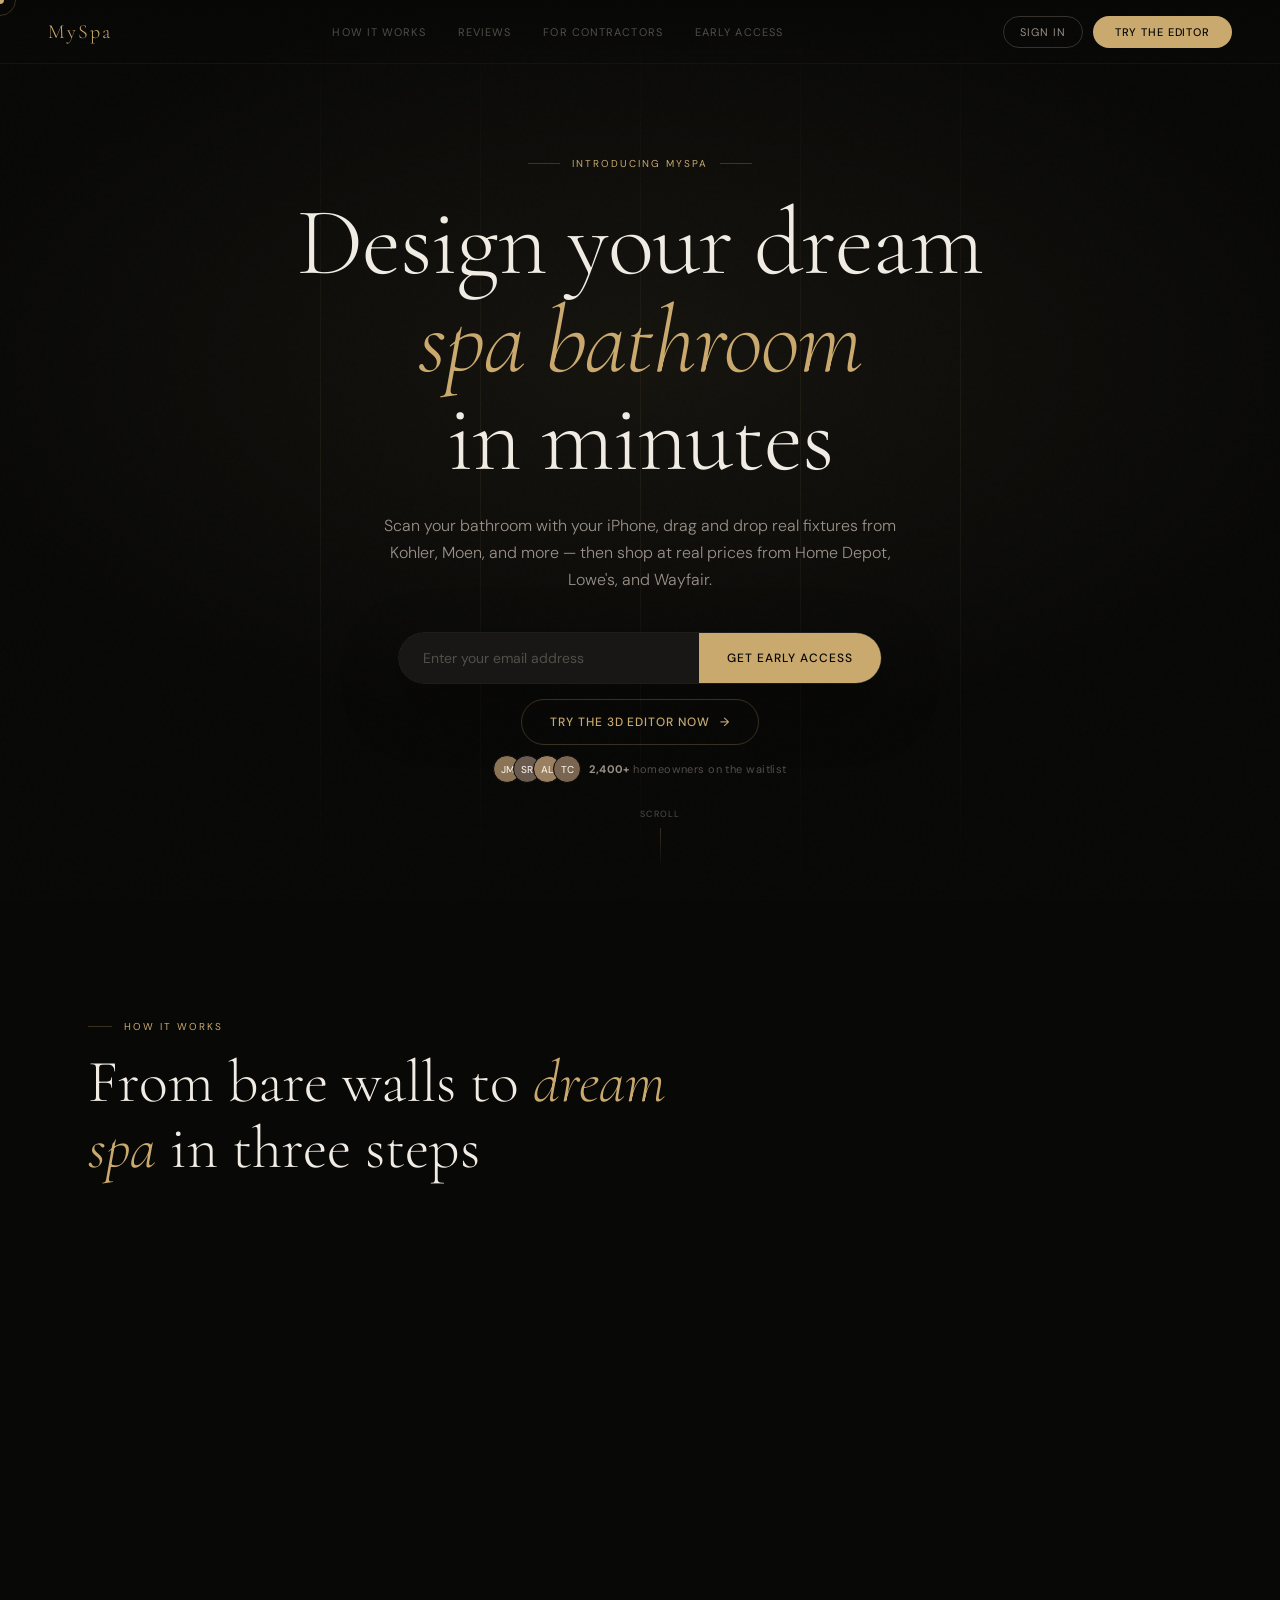
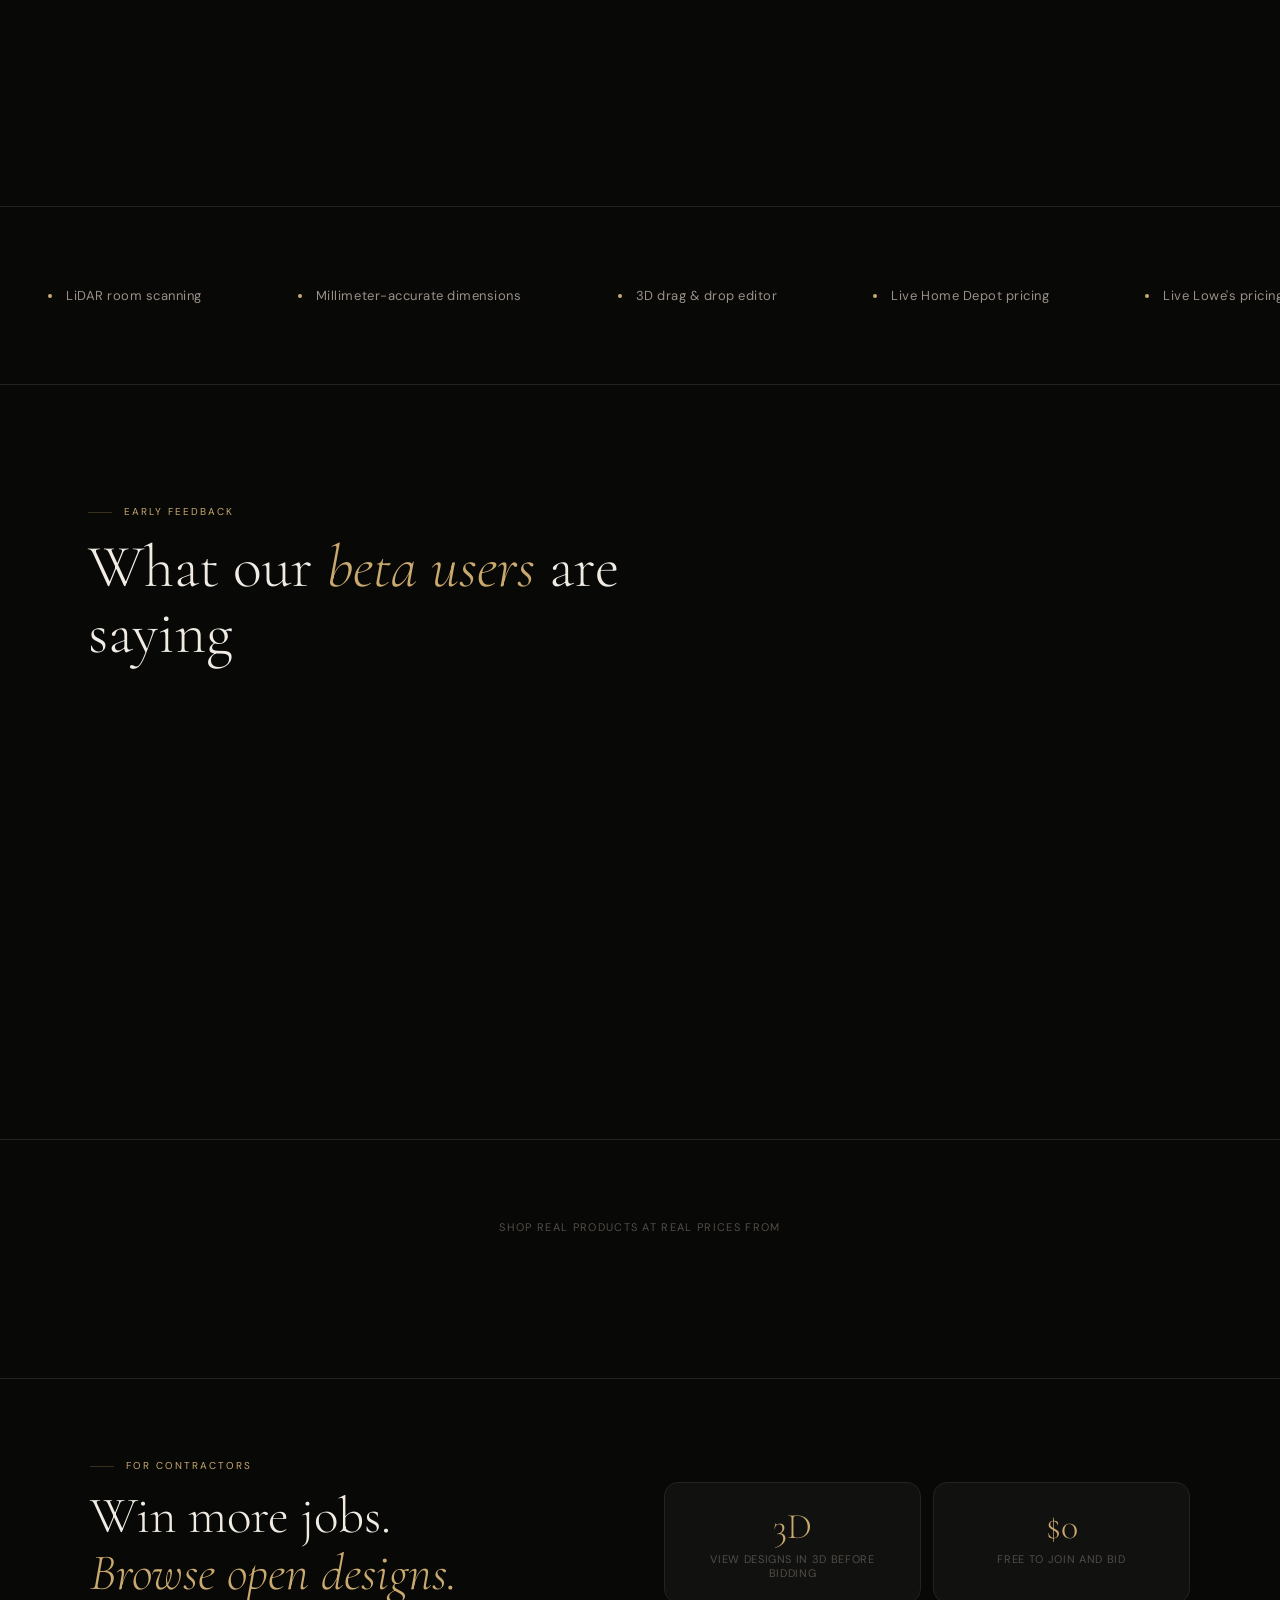
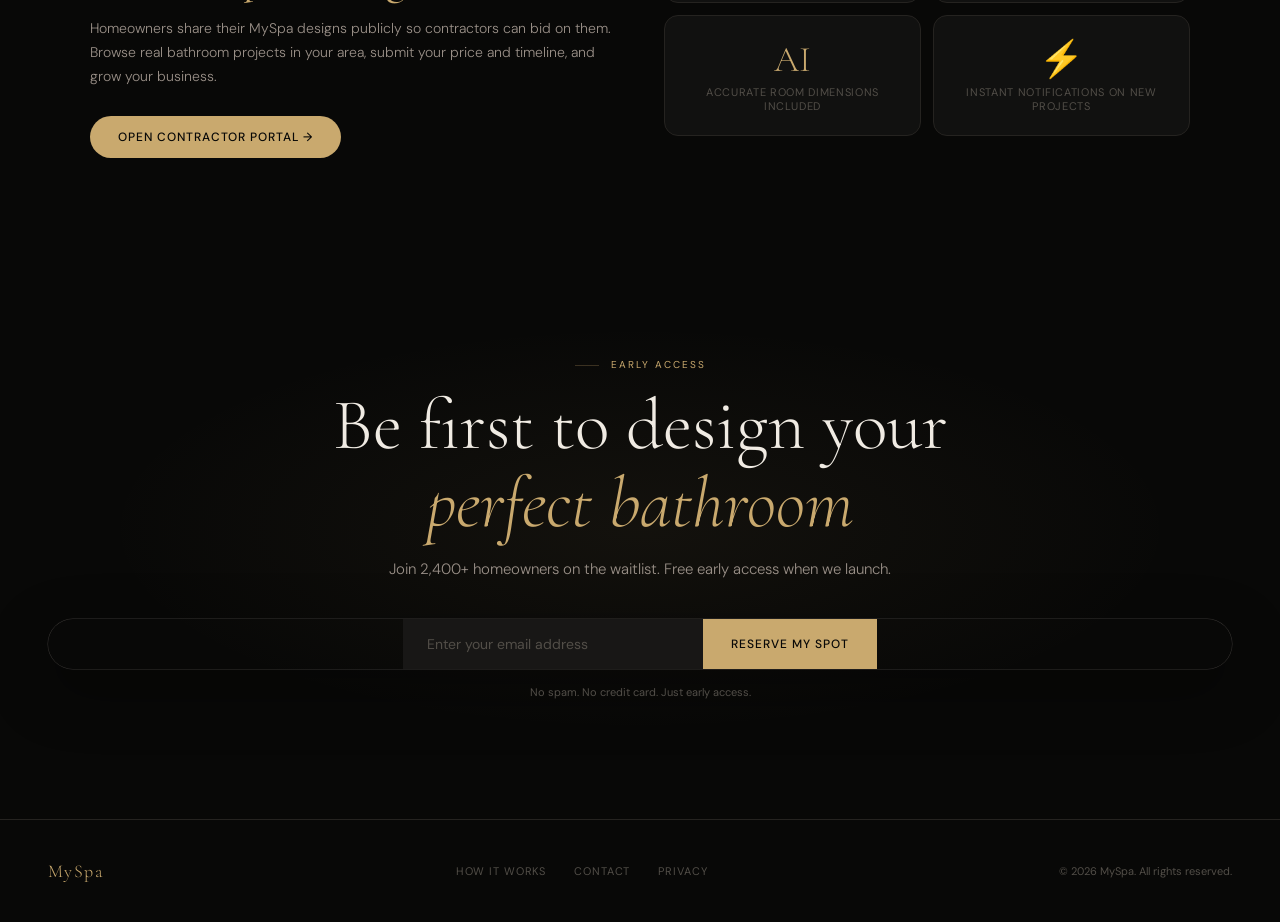
==== commit d80f2349: "User-Contractor log-in" ====
--- a/index.html
+++ b/index.html
@@ -303,9 +303,13 @@
   <div class="nav-links">
     <a href="#how">How it works</a>
     <a href="#proof">Reviews</a>
+    <a href="/contractor.html">For Contractors</a>
     <a href="#waitlist">Early access</a>
   </div>
-  <button class="nav-cta" onclick="document.getElementById('waitlist').scrollIntoView({behavior:'smooth'})">Join waitlist</button>
+  <div style="display:flex;gap:10px;align-items:center">
+    <a href="/auth.html" style="font-size:11px;color:var(--text2);text-decoration:none;letter-spacing:0.08em;text-transform:uppercase;padding:8px 16px;border:0.5px solid var(--border2);border-radius:20px;transition:all 0.2s" onmouseover="this.style.borderColor='var(--gold-mid)';this.style.color='var(--gold)'" onmouseout="this.style.borderColor='var(--border2)';this.style.color='var(--text2)'">Sign In</a>
+    <button class="nav-cta" onclick="window.location.href='/editor.html'">Try the Editor</button>
+  </div>
 </nav>
 
 <!-- Hero -->
@@ -460,6 +464,42 @@
   </div>
 </section>
 
+<!-- Contractor CTA -->
+<section style="padding:80px 48px;border-top:0.5px solid var(--border)">
+  <div style="max-width:1100px;margin:0 auto;display:grid;grid-template-columns:1fr 1fr;gap:48px;align-items:center">
+    <div>
+      <div class="section-label">For Contractors</div>
+      <h2 style="font-family:'Cormorant Garamond',serif;font-size:clamp(32px,4vw,52px);font-weight:300;color:var(--cream);line-height:1.1;margin-bottom:16px">
+        Win more jobs.<br><em style="color:var(--gold)">Browse open designs.</em>
+      </h2>
+      <p style="font-size:14px;color:var(--text2);line-height:1.7;margin-bottom:28px;font-weight:300">
+        Homeowners share their MySpa designs publicly so contractors can bid on them. Browse real bathroom projects in your area, submit your price and timeline, and grow your business.
+      </p>
+      <a href="/contractor.html" style="display:inline-flex;align-items:center;gap:10px;background:var(--gold);color:var(--bg);text-decoration:none;padding:13px 28px;border-radius:24px;font-size:12px;font-family:'DM Sans',sans-serif;font-weight:500;letter-spacing:0.08em;text-transform:uppercase;transition:opacity 0.2s" onmouseover="this.style.opacity='0.88'" onmouseout="this.style.opacity='1'">
+        Open Contractor Portal →
+      </a>
+    </div>
+    <div style="display:grid;grid-template-columns:1fr 1fr;gap:12px">
+      <div style="background:var(--surface);border:0.5px solid var(--border);border-radius:14px;padding:22px;text-align:center">
+        <div style="font-family:'Cormorant Garamond',serif;font-size:36px;color:var(--gold);font-weight:300">3D</div>
+        <div style="font-size:11px;color:var(--text3);letter-spacing:0.06em;text-transform:uppercase;margin-top:4px">View designs in 3D before bidding</div>
+      </div>
+      <div style="background:var(--surface);border:0.5px solid var(--border);border-radius:14px;padding:22px;text-align:center">
+        <div style="font-family:'Cormorant Garamond',serif;font-size:36px;color:var(--gold);font-weight:300">$0</div>
+        <div style="font-size:11px;color:var(--text3);letter-spacing:0.06em;text-transform:uppercase;margin-top:4px">Free to join and bid</div>
+      </div>
+      <div style="background:var(--surface);border:0.5px solid var(--border);border-radius:14px;padding:22px;text-align:center">
+        <div style="font-family:'Cormorant Garamond',serif;font-size:36px;color:var(--gold);font-weight:300">AI</div>
+        <div style="font-size:11px;color:var(--text3);letter-spacing:0.06em;text-transform:uppercase;margin-top:4px">Accurate room dimensions included</div>
+      </div>
+      <div style="background:var(--surface);border:0.5px solid var(--border);border-radius:14px;padding:22px;text-align:center">
+        <div style="font-family:'Cormorant Garamond',serif;font-size:36px;color:var(--gold);font-weight:300">⚡</div>
+        <div style="font-size:11px;color:var(--text3);letter-spacing:0.06em;text-transform:uppercase;margin-top:4px">Instant notifications on new projects</div>
+      </div>
+    </div>
+  </div>
+</section>
+
 <!-- Waitlist CTA -->
 <section id="waitlist">
   <div class="waitlist-bg"></div>
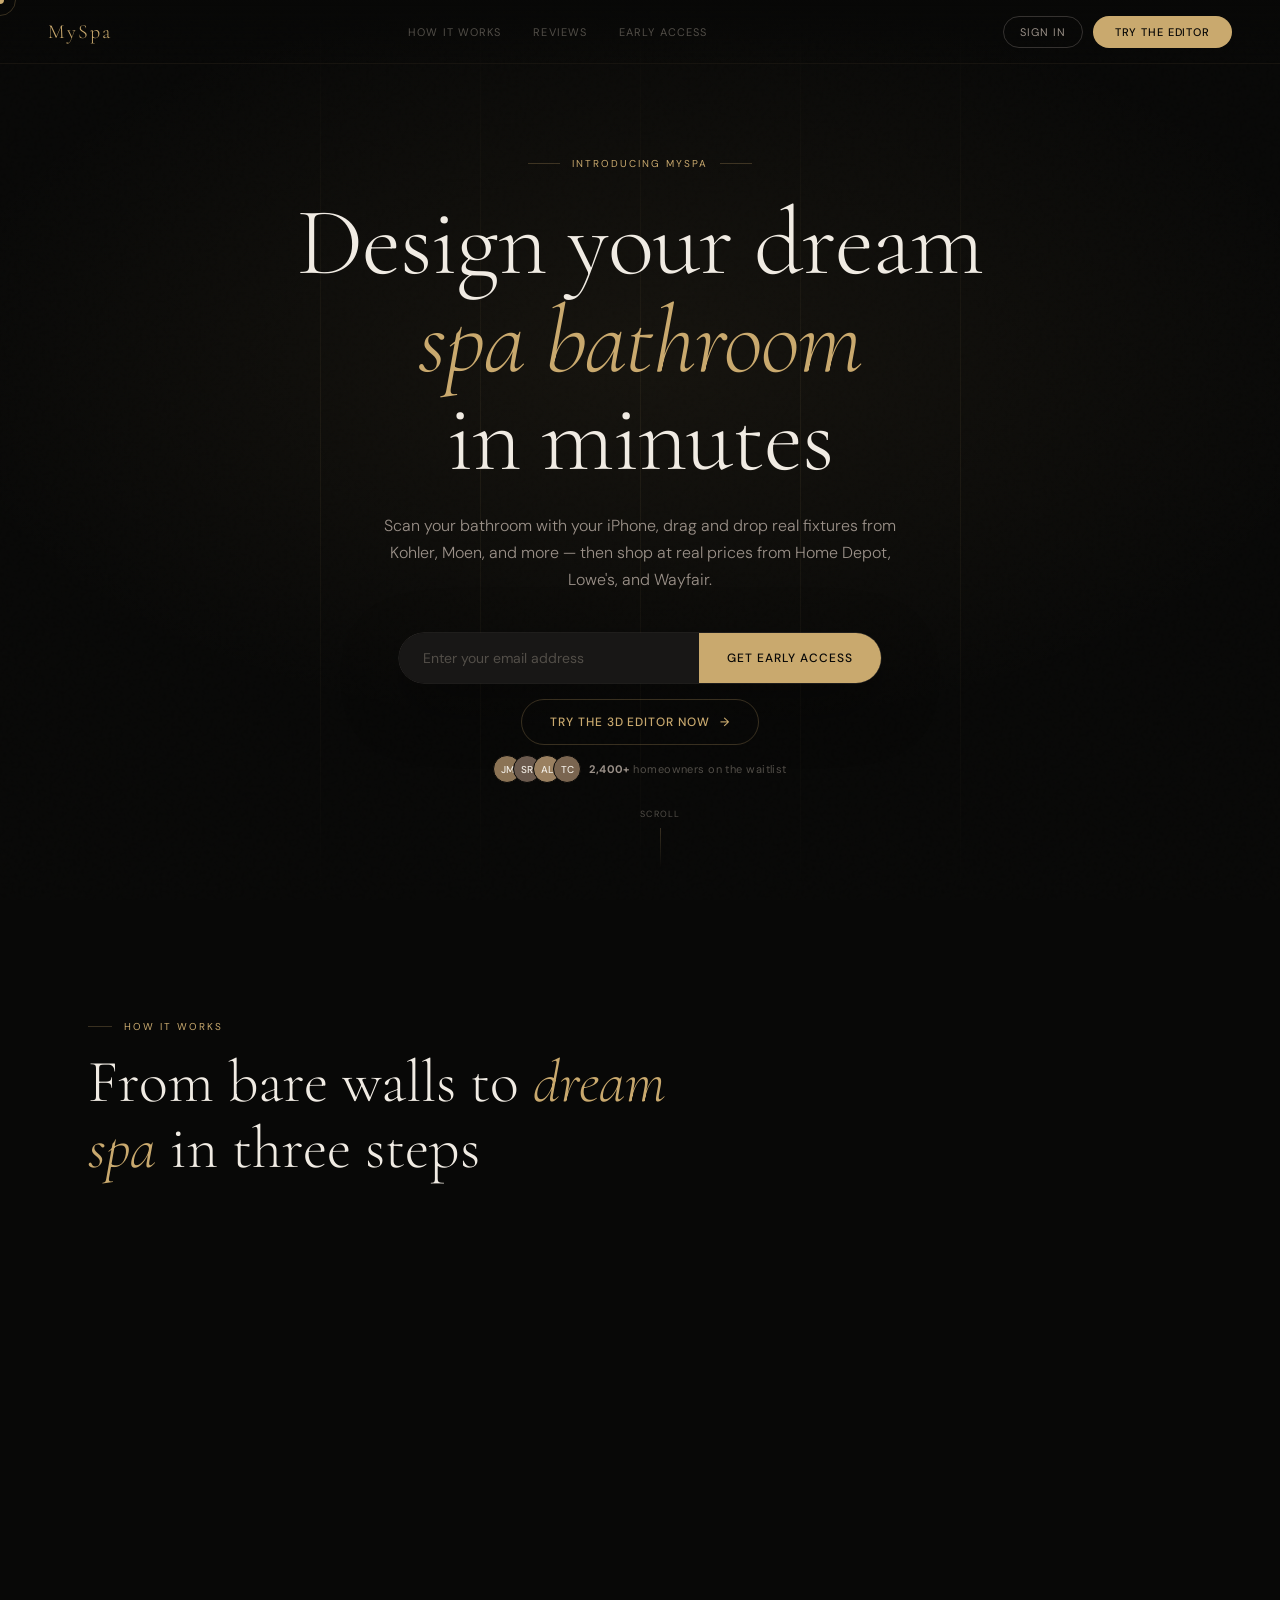
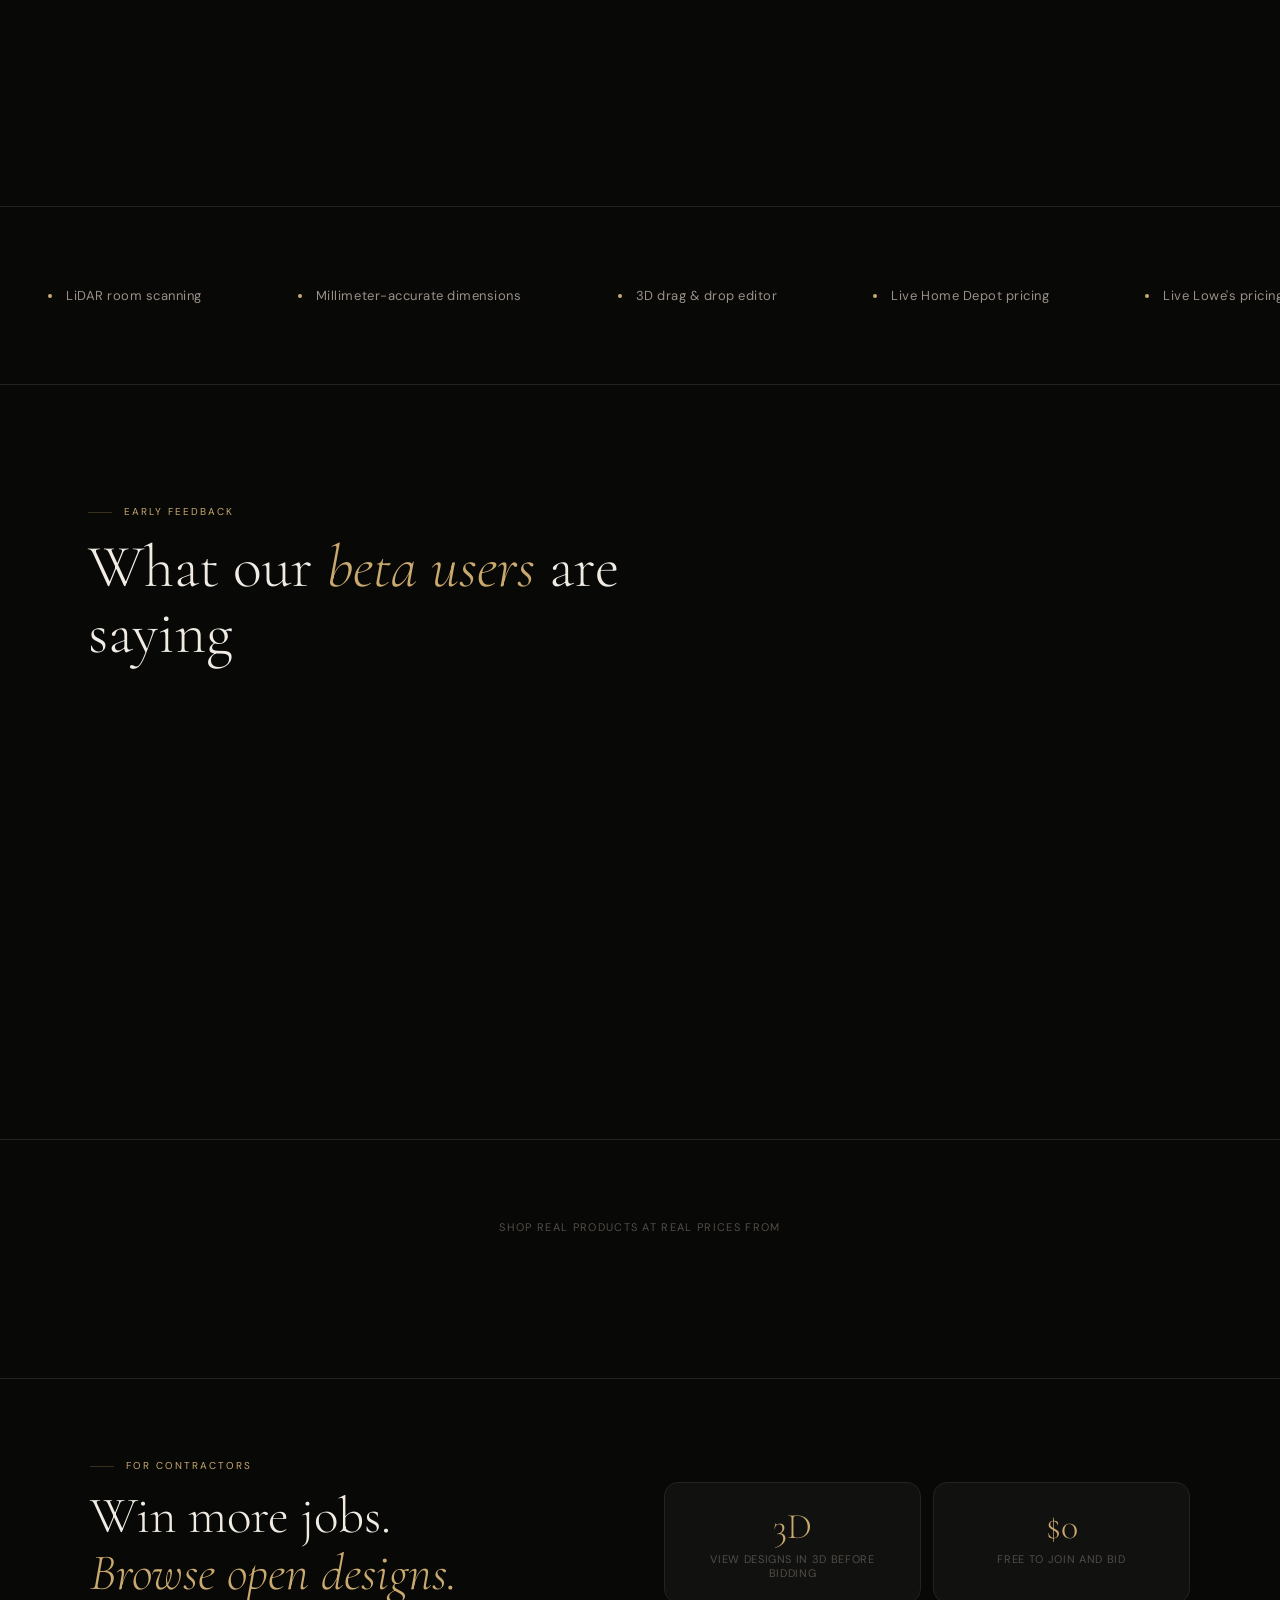
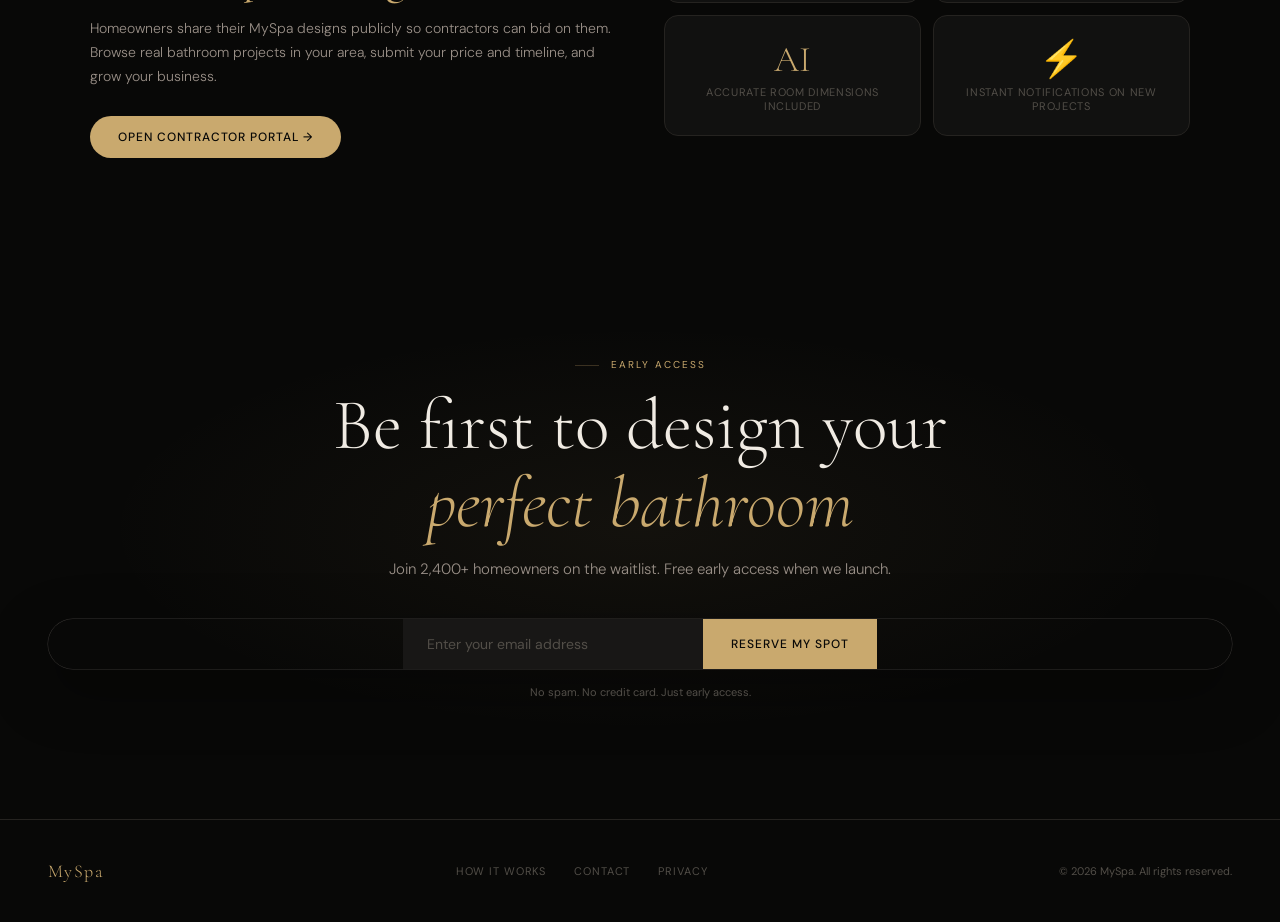
==== commit 99aa2794: "Index-auth updates Allows users to cleanly create profiles and give landing page headder 'my profile" ====
--- a/index.html
+++ b/index.html
@@ -303,11 +303,12 @@
   <div class="nav-links">
     <a href="#how">How it works</a>
     <a href="#proof">Reviews</a>
-    <a href="/contractor.html">For Contractors</a>
     <a href="#waitlist">Early access</a>
   </div>
   <div style="display:flex;gap:10px;align-items:center">
-    <a href="/auth.html" style="font-size:11px;color:var(--text2);text-decoration:none;letter-spacing:0.08em;text-transform:uppercase;padding:8px 16px;border:0.5px solid var(--border2);border-radius:20px;transition:all 0.2s" onmouseover="this.style.borderColor='var(--gold-mid)';this.style.color='var(--gold)'" onmouseout="this.style.borderColor='var(--border2)';this.style.color='var(--text2)'">Sign In</a>
+    <a href="/contractor.html" id="nav-contractor" style="display:none;font-size:11px;color:var(--text2);text-decoration:none;letter-spacing:0.08em;text-transform:uppercase;padding:8px 16px;border:0.5px solid var(--border2);border-radius:20px;transition:all 0.2s" onmouseover="this.style.borderColor='var(--gold-mid)';this.style.color='var(--gold)'" onmouseout="this.style.borderColor='var(--border2)';this.style.color='var(--text2)'">Contractor Portal</a>
+    <a href="/auth.html" id="nav-signin" style="font-size:11px;color:var(--text2);text-decoration:none;letter-spacing:0.08em;text-transform:uppercase;padding:8px 16px;border:0.5px solid var(--border2);border-radius:20px;transition:all 0.2s" onmouseover="this.style.borderColor='var(--gold-mid)';this.style.color='var(--gold)'" onmouseout="this.style.borderColor='var(--border2)';this.style.color='var(--text2)'">Sign In</a>
+    <a href="/editor.html" id="nav-profile" style="display:none;font-size:11px;color:var(--text2);text-decoration:none;letter-spacing:0.08em;text-transform:uppercase;padding:8px 16px;border:0.5px solid var(--border2);border-radius:20px;transition:all 0.2s" onmouseover="this.style.borderColor='var(--gold-mid)';this.style.color='var(--gold)'" onmouseout="this.style.borderColor='var(--border2)';this.style.color='var(--text2)'">My Profile</a>
     <button class="nav-cta" onclick="window.location.href='/editor.html'">Try the Editor</button>
   </div>
 </nav>
@@ -534,6 +535,19 @@
 const SUPABASE_PUBLISHABLE_KEY = 'sb_publishable_pmUom2TfYAl2oa3OrFXpSw_JVL4LE4P';
 const supabase = createClient(SUPABASE_URL, SUPABASE_PUBLISHABLE_KEY);
 
+/* ── Check auth state and update nav ── */
+const { data: { session } } = await supabase.auth.getSession();
+if (session) {
+  document.getElementById('nav-signin').style.display = 'none';
+  document.getElementById('nav-profile').style.display = 'inline-block';
+
+  // Check if contractor
+  const { data: userData } = await supabase.from('users').select('role').eq('id', session.user.id).single();
+  if (userData?.role === 'contractor') {
+    document.getElementById('nav-contractor').style.display = 'inline-block';
+  }
+}
+
 /* ── Custom cursor ── */
 const cursor = document.getElementById('cursor');
 const ring = document.getElementById('cursor-ring');
